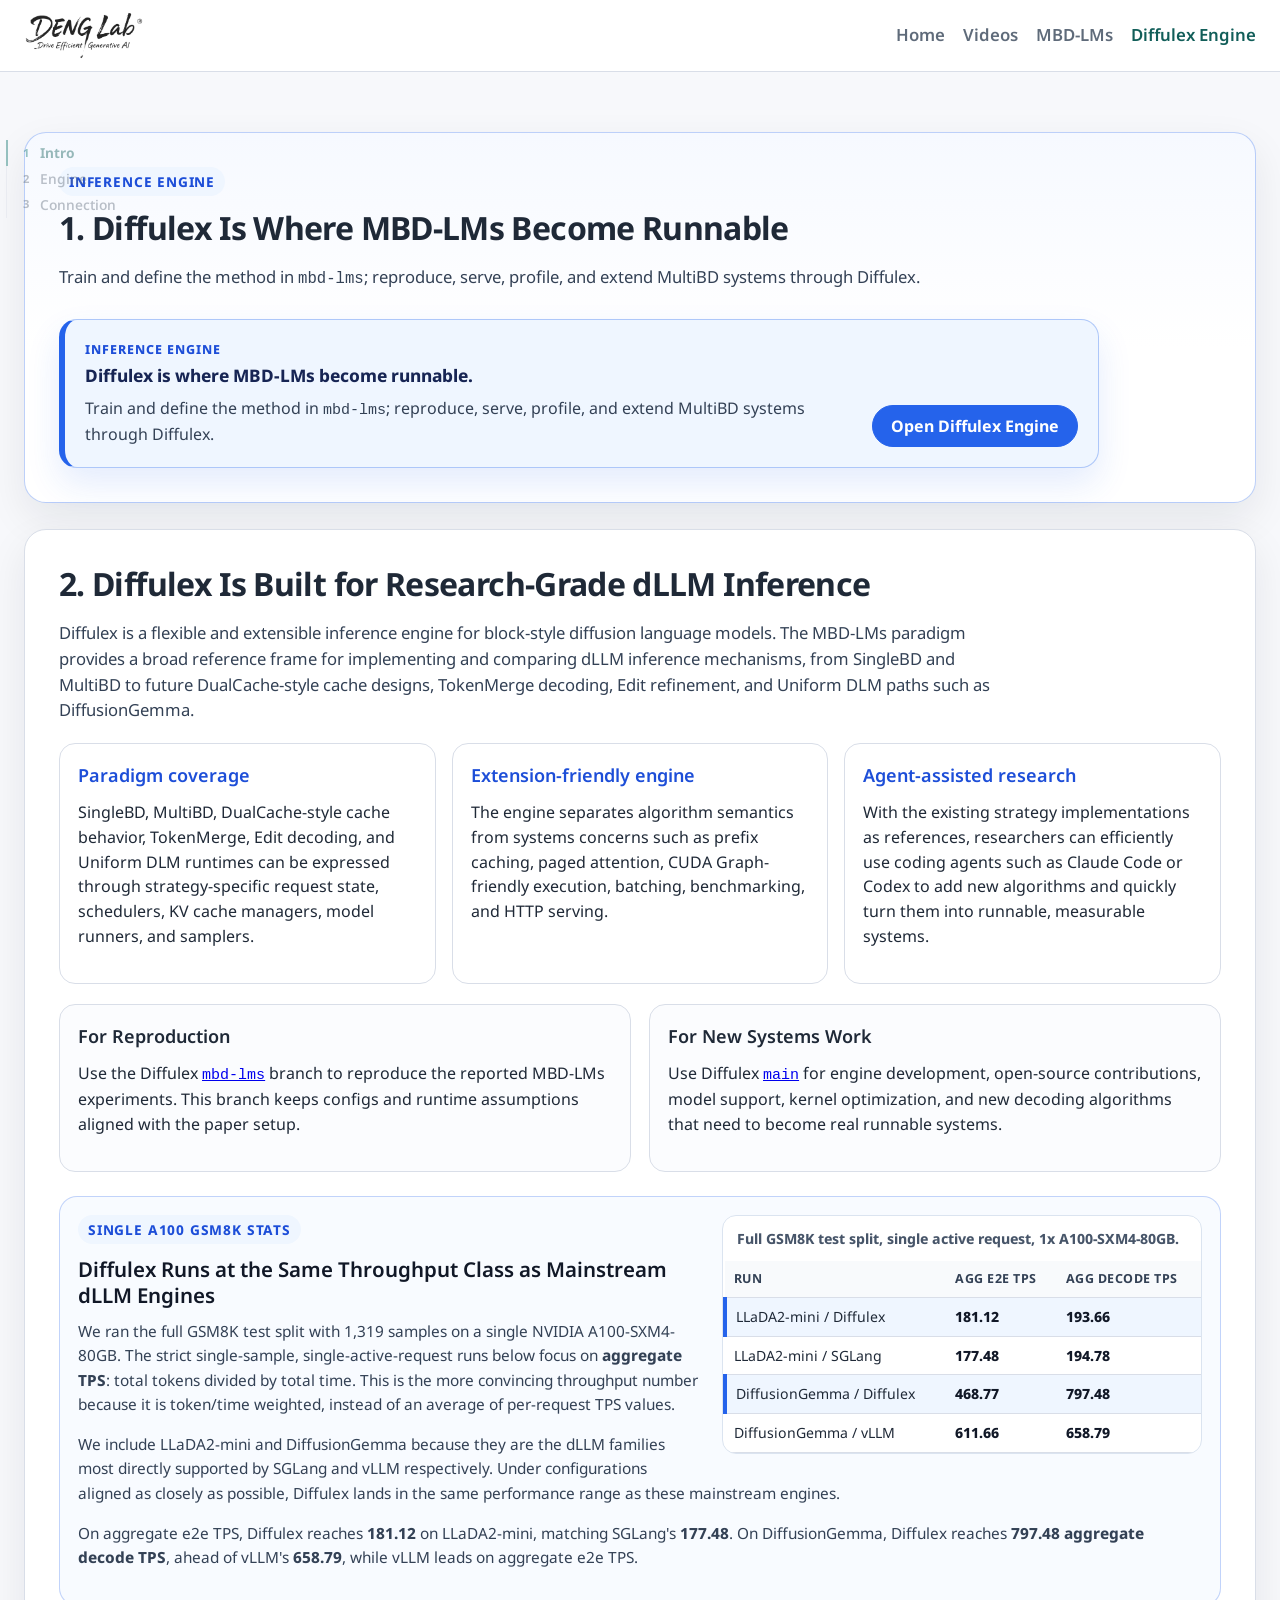
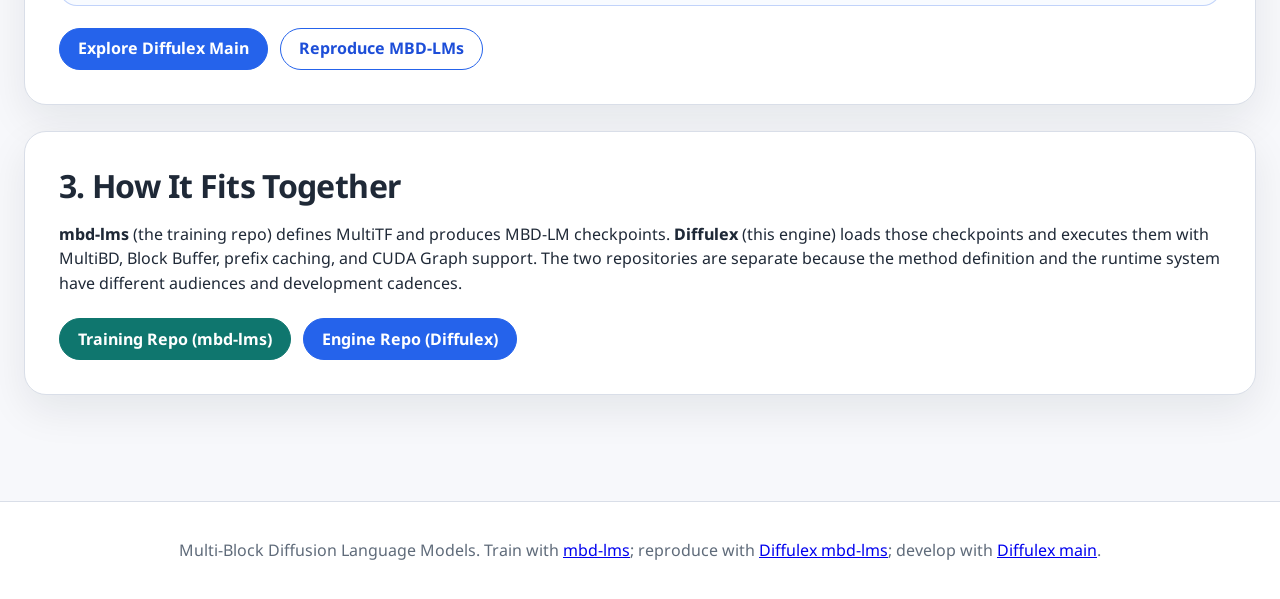
==== docs/diffulex.html @ 48e71bed "Restructure project page into multi-page site with improved typography Split the single-page index.h" ====
<!DOCTYPE html>
<html lang="en">
<head>
  <meta charset="utf-8">
  <meta name="viewport" content="width=device-width, initial-scale=1">
  <meta name="description" content="Diffulex — a runnable inference engine for block-style diffusion language models.">
  <title>Diffulex Engine — Multi-Block Diffusion Language Models</title>
  <link rel="preconnect" href="https://fonts.googleapis.com">
  <link rel="preconnect" href="https://fonts.gstatic.com" crossorigin>
  <link href="https://fonts.googleapis.com/css2?family=Noto+Sans:ital,wght@0,400;0,500;0,600;0,700;1,400&display=swap" rel="stylesheet">
  <link rel="stylesheet" href="style.css">
</head>
<body>
  <nav class="side-toc" aria-label="Table of contents">
    <ol>
      <li><a href="#intro"><span class="toc-num">1</span> Intro</a></li>
      <li><a href="#engine"><span class="toc-num">2</span> Engine</a></li>
      <li><a href="#connection"><span class="toc-num">3</span> Connection</a></li>
    </ol>
  </nav>
  <nav class="nav" aria-label="Site navigation">
    <div class="container">
      <a class="nav-logo" href="https://sjtu-deng-lab.github.io/" aria-label="DENG Lab website">
        <img src="assets/sjtu-deng-lab-logo.png" alt="DENG Lab">
      </a>
      <a href="index.html">Home</a>
      <a href="videos.html">Videos</a>
      <a href="mbd-lms.html">MBD-LMs</a>
      <a href="diffulex.html" class="is-current">Diffulex Engine</a>
    </div>
  </nav>

  <main class="container">
    <section id="intro" class="engine-section">
      <div class="engine-kicker">Inference Engine</div>
      <h2>1. Diffulex Is Where MBD-LMs Become Runnable</h2>
      <p class="engine-lede">Train and define the method in <code>mbd-lms</code>; reproduce, serve, profile, and extend MultiBD systems through Diffulex.</p>

      <div class="engine-banner">
        <div class="engine-banner-label">Inference Engine</div>
        <div class="engine-banner-main">
          <div class="engine-banner-copy">
            <strong>Diffulex is where MBD-LMs become runnable.</strong>
            <p>Train and define the method in <code>mbd-lms</code>; reproduce, serve, profile, and extend MultiBD systems through Diffulex.</p>
          </div>
          <div class="engine-banner-actions">
            <a class="button engine" href="https://github.com/SJTU-DENG-Lab/Diffulex/tree/main">Open Diffulex Engine</a>
          </div>
        </div>
      </div>
    </section>

    <section id="engine">
      <h2>2. Diffulex Is Built for Research-Grade dLLM Inference</h2>
      <p class="engine-lede">Diffulex is a flexible and extensible inference engine for block-style diffusion language models. The MBD-LMs paradigm provides a broad reference frame for implementing and comparing dLLM inference mechanisms, from SingleBD and MultiBD to future DualCache-style cache designs, TokenMerge decoding, Edit refinement, and Uniform DLM paths such as DiffusionGemma.</p>
      <div class="grid engine-grid">
        <div class="card engine-card">
          <h3>Paradigm coverage</h3>
          <p>SingleBD, MultiBD, DualCache-style cache behavior, TokenMerge, Edit decoding, and Uniform DLM runtimes can be expressed through strategy-specific request state, schedulers, KV cache managers, model runners, and samplers.</p>
        </div>
        <div class="card engine-card">
          <h3>Extension-friendly engine</h3>
          <p>The engine separates algorithm semantics from systems concerns such as prefix caching, paged attention, CUDA Graph-friendly execution, batching, benchmarking, and HTTP serving.</p>
        </div>
        <div class="card engine-card">
          <h3>Agent-assisted research</h3>
          <p>With the existing strategy implementations as references, researchers can efficiently use coding agents such as Claude Code or Codex to add new algorithms and quickly turn them into runnable, measurable systems.</p>
        </div>
      </div>
      <div class="engine-split">
        <div>
          <h3>For Reproduction</h3>
          <p>Use the Diffulex <a href="https://github.com/SJTU-DENG-Lab/Diffulex/tree/mbd-lms"><code>mbd-lms</code></a> branch to reproduce the reported MBD-LMs experiments. This branch keeps configs and runtime assumptions aligned with the paper setup.</p>
        </div>
        <div>
          <h3>For New Systems Work</h3>
          <p>Use Diffulex <a href="https://github.com/SJTU-DENG-Lab/Diffulex/tree/main"><code>main</code></a> for engine development, open-source contributions, model support, kernel optimization, and new decoding algorithms that need to become real runnable systems.</p>
        </div>
      </div>
      <div class="engine-proof">
        <div class="table-wrap engine-proof-table-wrap">
          <table class="engine-proof-table">
            <caption>Full GSM8K test split, single active request, 1x A100-SXM4-80GB.</caption>
            <thead>
              <tr>
                <th scope="col">Run</th>
                <th scope="col">Agg e2e TPS</th>
                <th scope="col">Agg decode TPS</th>
              </tr>
            </thead>
            <tbody>
              <tr class="diffulex-row">
                <td>LLaDA2-mini / Diffulex</td>
                <td>181.12</td>
                <td>193.66</td>
              </tr>
              <tr>
                <td>LLaDA2-mini / SGLang</td>
                <td>177.48</td>
                <td>194.78</td>
              </tr>
              <tr class="diffulex-row">
                <td>DiffusionGemma / Diffulex</td>
                <td>468.77</td>
                <td>797.48</td>
              </tr>
              <tr>
                <td>DiffusionGemma / vLLM</td>
                <td>611.66</td>
                <td>658.79</td>
              </tr>
            </tbody>
          </table>
        </div>
        <div class="engine-proof-copy">
          <div class="engine-kicker">Single A100 GSM8K Stats</div>
          <h3>Diffulex Runs at the Same Throughput Class as Mainstream dLLM Engines</h3>
          <p>We ran the full GSM8K test split with 1,319 samples on a single NVIDIA A100-SXM4-80GB. The strict single-sample, single-active-request runs below focus on <strong>aggregate TPS</strong>: total tokens divided by total time. This is the more convincing throughput number because it is token/time weighted, instead of an average of per-request TPS values.</p>
          <p>We include LLaDA2-mini and DiffusionGemma because they are the dLLM families most directly supported by SGLang and vLLM respectively. Under configurations aligned as closely as possible, Diffulex lands in the same performance range as these mainstream engines.</p>
          <p>On aggregate e2e TPS, Diffulex reaches <strong>181.12</strong> on LLaDA2-mini, matching SGLang's <strong>177.48</strong>. On DiffusionGemma, Diffulex reaches <strong>797.48 aggregate decode TPS</strong>, ahead of vLLM's <strong>658.79</strong>, while vLLM leads on aggregate e2e TPS.</p>
        </div>
      </div>
      <div class="engine-actions">
        <a class="button engine" href="https://github.com/SJTU-DENG-Lab/Diffulex/tree/main">Explore Diffulex Main</a>
        <a class="button engine secondary" href="https://github.com/SJTU-DENG-Lab/Diffulex/tree/mbd-lms">Reproduce MBD-LMs</a>
      </div>
    </section>

    <section id="connection">
      <h2>3. How It Fits Together</h2>
      <p><strong>mbd-lms</strong> (the training repo) defines MultiTF and produces MBD-LM checkpoints. <strong>Diffulex</strong> (this engine) loads those checkpoints and executes them with MultiBD, Block Buffer, prefix caching, and CUDA Graph support. The two repositories are separate because the method definition and the runtime system have different audiences and development cadences.</p>
      <div class="engine-actions">
        <a class="button" href="https://github.com/SJTU-DENG-Lab/mbd-lms">Training Repo (mbd-lms)</a>
        <a class="button engine" href="https://github.com/SJTU-DENG-Lab/Diffulex/tree/main">Engine Repo (Diffulex)</a>
      </div>
    </section>
  </main>

  <footer>
    <div class="container">
      Multi-Block Diffusion Language Models. Train with <a href="https://github.com/SJTU-DENG-Lab/mbd-lms">mbd-lms</a>; reproduce with <a href="https://github.com/SJTU-DENG-Lab/Diffulex/tree/mbd-lms">Diffulex mbd-lms</a>; develop with <a href="https://github.com/SJTU-DENG-Lab/Diffulex/tree/main">Diffulex main</a>.
    </div>
  </footer>
  <script>
    (() => {
      const tocLinks = document.querySelectorAll(".side-toc a");
      const sections = [...tocLinks].map((a) => document.querySelector(a.getAttribute("href")));

      const observer = new IntersectionObserver(
        (entries) => {
          entries.forEach((entry) => {
            const id = entry.target.getAttribute("id");
            const link = document.querySelector(`.side-toc a[href="#${id}"]`);
            if (link) link.classList.toggle("is-visible", entry.isIntersecting);
          });
        },
        { rootMargin: "-20% 0px -70% 0px", threshold: 0 }
      );

      sections.forEach((s) => s && observer.observe(s));
    })();
  </script>
</body>
</html>
---- docs/style.css ----
/* Static project page for Multi-Block Diffusion Language Models. */
:root {
  --bg: #f7f8fb;
  --panel: #ffffff;
  --text: #1f2937;
  --muted: #5f6b7a;
  --line: #d9dee8;
  --accent: #0f766e;
  --accent-dark: #115e59;
  --soft: #e8f5f3;
  --engine: #2563eb;
  --engine-dark: #1d4ed8;
  --engine-soft: #eff6ff;
  --code: #f3f4f6;
  --shadow: 0 16px 40px rgba(15, 23, 42, 0.08);
}

* {
  box-sizing: border-box;
}

html {
  scroll-behavior: smooth;
}

body {
  margin: 0;
  font-family: "Noto Sans", ui-sans-serif, system-ui, -apple-system, BlinkMacSystemFont, "Segoe UI", sans-serif;
  color: var(--text);
  background: var(--bg);
  line-height: 1.55;
  -webkit-font-smoothing: antialiased;
  -moz-osx-font-smoothing: grayscale;
}

body.modal-open {
  overflow: hidden;
}

.container {
  width: min(1280px, calc(100% - 48px));
  margin: 0 auto;
}

.hero {
  padding: 56px 0 48px;
  background:
    radial-gradient(circle at top left, rgba(15, 118, 110, 0.13), transparent 35%),
    linear-gradient(180deg, #ffffff 0%, #f7f8fb 100%);
  border-bottom: 1px solid var(--line);
}

.hero .container {
  display: flex;
  flex-direction: column;
  align-items: center;
  text-align: center;
}

h1 {
  margin: 0;
  max-width: 100%;
  font-family: system-ui, -apple-system, BlinkMacSystemFont, "Segoe UI", sans-serif;
  font-size: clamp(2rem, 4.4vw, 3rem);
  font-weight: 700;
  line-height: 1.15;
  letter-spacing: -0.03em;
}

.subtitle {
  margin: 18px auto 0;
  max-width: 1040px;
  font-size: 1.125rem;
  line-height: 1.6;
  color: var(--muted);
}

.authors {
  margin: 22px 0 0;
  font-weight: 650;
}
.authors sup {
  font-size: 0.7rem;
  font-weight: 600;
  color: var(--muted);
}
.author-link {
  color: var(--engine-dark);
  text-decoration: none;
}
.author-link:hover {
  text-decoration: underline;
}

.affiliations {
  margin-top: 4px;
  color: var(--muted);
}

.author-note {
  margin: 0;
  font-size: 1rem;
  color: var(--muted);
  opacity: 0.72;
}
.author-note sup {
  font-size: 0.7rem;
  margin-right: 2px;
}

.hero-links {
  margin: 4px 0 0;
  color: var(--muted);
  font-size: 0.94rem;
}
.hero-links a {
  color: var(--accent-dark);
  text-decoration: none;
  font-weight: 650;
  transition: color 160ms ease;
}
.hero-links a:hover {
  color: var(--accent-dark);
  text-decoration: underline;
}
.hero-links span {
  margin: 0 6px;
  user-select: none;
}

.hero-metrics {
  display: grid;
  grid-template-columns: repeat(3, minmax(0, 1fr));
  gap: 12px;
  width: 100%;
  margin-top: 28px;
  max-width: 1120px;
  text-align: left;
}

.hero-metrics div {
  min-height: 124px;
  padding: 16px;
  border: 1px solid rgba(15, 118, 110, 0.2);
  border-radius: 16px;
  background: rgba(255, 255, 255, 0.76);
  box-shadow: 0 10px 28px rgba(15, 23, 42, 0.06);
}

.hero-metrics span {
  display: block;
  color: var(--accent-dark);
  font-size: 0.78rem;
  font-weight: 800;
  letter-spacing: 0.07em;
  text-transform: uppercase;
}

.hero-metrics strong {
  display: block;
  margin-top: 8px;
  color: #111827;
  font-size: clamp(1.05rem, 2vw, 1.35rem);
  line-height: 1.25;
}

.hero-metrics p {
  margin: 8px 0 0;
  color: var(--muted);
  font-size: 0.92rem;
  line-height: 1.4;
}

.actions {
  display: flex;
  flex-wrap: wrap;
  gap: 12px;
  justify-content: center;
  margin-top: 28px;
}

.button {
  display: inline-flex;
  align-items: center;
  justify-content: center;
  min-height: 42px;
  padding: 0 18px;
  border-radius: 999px;
  border: 1px solid var(--accent);
  background: var(--accent);
  color: white;
  font: inherit;
  text-decoration: none;
  font-weight: 700;
  cursor: pointer;
}

.button.secondary {
  background: white;
  color: var(--accent-dark);
}

.button.engine {
  border-color: var(--engine);
  background: var(--engine);
  color: white;
}

.button.engine.secondary {
  background: white;
  color: var(--engine-dark);
}

.button.engine-engraved {
  border-color: rgba(37, 99, 235, 0.42);
  background: #eff6ff;
  color: var(--engine-dark);
  box-shadow:
    inset 0 2px 5px rgba(37, 99, 235, 0.14),
    inset 0 -1px 0 rgba(255, 255, 255, 0.95);
}

.button.engine-engraved:hover {
  border-color: rgba(37, 99, 235, 0.62);
  background: #dbeafe;
}

.button.paper,
.button.paper:visited {
  border-color: #b91c1c;
  background: white;
  color: #b91c1c;
}

.button.paper:hover {
  border-color: #991b1b;
  background: #fff1f2;
}

.button.hf,
.button.hf:visited {
  border-color: #d97706;
  background: #fffbeb;
  color: #92400e;
}

.button.hf:hover {
  border-color: #b45309;
  background: #fef3c7;
}

.button.disabled {
  border-color: var(--line);
  background: #eef1f5;
  color: #667085;
  cursor: not-allowed;
}

.button.video-action {
  border-color: #111827;
  background: #111827;
  color: white;
}

.button.video-action:hover {
  border-color: #0f172a;
  background: #0f172a;
}

.engine-banner {
  max-width: 1040px;
  margin-top: 28px;
  padding: 20px;
  border: 1px solid rgba(37, 99, 235, 0.32);
  border-left: 6px solid var(--engine);
  border-radius: 18px;
  background: var(--engine-soft);
  box-shadow: 0 16px 34px rgba(37, 99, 235, 0.12);
  text-align: left;
}

.engine-banner-main {
  display: flex;
  gap: 18px;
  align-items: flex-end;
  justify-content: space-between;
}

.engine-banner-copy {
  min-width: 0;
}

.engine-banner strong {
  display: block;
  color: #172554;
  font-size: 1.08rem;
}

.engine-banner p {
  margin: 6px 0 0;
  color: #334155;
}

.engine-banner-label {
  margin-bottom: 4px;
  color: var(--engine-dark);
  font-size: 0.78rem;
  font-weight: 800;
  letter-spacing: 0.08em;
  text-transform: uppercase;
}

.engine-banner-actions {
  display: flex;
  flex: 0 0 auto;
  align-items: center;
}

.engine-banner-actions .button {
  white-space: nowrap;
}

.nav {
  position: sticky;
  top: 0;
  z-index: 80;
  background: rgba(255, 255, 255, 0.95);
  backdrop-filter: blur(10px);
  border-bottom: 1px solid var(--line);
}

.nav .container {
  display: flex;
  flex-wrap: nowrap;
  gap: 18px;
  align-items: center;
  overflow-x: auto;
  padding: 11px 0;
  scrollbar-width: thin;
}

.nav a {
  flex: 0 0 auto;
  color: var(--muted);
  text-decoration: none;
  font-size: 1.05rem;
  font-weight: 600;
  white-space: nowrap;
}

.nav-logo {
  display: inline-flex;
  align-items: center;
  width: 120px;
  margin-right: auto;
  opacity: 0.86;
}

.nav-logo:hover {
  opacity: 1;
}

.nav-logo img {
  display: block;
  width: 100%;
  height: auto;
}

.nav a:hover {
  color: var(--accent-dark);
}

.nav a.is-current {
  color: var(--accent-dark);
}

.definition-summary {
  margin: 24px 0;
  padding: 0;
  overflow: hidden;
  border: 2px solid #d7dee9;
  border-radius: 18px;
  background: #ffffff;
  box-shadow: 0 14px 34px rgba(15, 23, 42, 0.08);
}

.definition-summary-head {
  display: block;
  padding: 18px 20px;
  border-bottom: 1px solid var(--line);
  background: linear-gradient(90deg, #f8fffd 0%, #f8fbff 100%);
}

.definition-summary-head span {
  display: inline-flex;
  margin-bottom: 8px;
  padding: 3px 9px;
  border-radius: 999px;
  background: #ffffff;
  border: 1px solid rgba(15, 118, 110, 0.22);
  color: var(--accent-dark);
  font-size: 0.78rem;
  font-weight: 800;
  letter-spacing: 0.08em;
  text-transform: uppercase;
}

.definition-summary-head strong {
  display: block;
  color: #111827;
  font-size: 1.08rem;
  line-height: 1.42;
}

.definition-grid {
  display: grid;
  grid-template-columns: repeat(2, minmax(0, 1fr));
  gap: 0;
}

.definition-card {
  padding: 18px 20px;
  border: 0;
  border-radius: 0;
  background: #ffffff;
}

.definition-card p {
  margin: 10px 0 0;
  color: #334155;
  font-size: 0.95rem;
  line-height: 1.58;
}

.definition-card-label {
  display: inline-flex;
  padding: 3px 9px;
  border-radius: 999px;
  font-size: 0.78rem;
  font-weight: 800;
  letter-spacing: 0.07em;
  text-transform: uppercase;
}

.model-definition {
  border-left: 5px solid var(--accent);
  border-right: 1px solid var(--line);
  background: #f8fffd;
}

.model-definition .definition-card-label {
  background: var(--soft);
  color: var(--accent-dark);
}

.inference-definition {
  border-left: 5px solid var(--engine);
  background: #f8fbff;
}

.inference-definition .definition-card-label {
  background: var(--engine-soft);
  color: var(--engine-dark);
}

main {
  padding: 34px 0 80px;
}

section {
  margin: 26px 0;
  padding: 34px;
  background: var(--panel);
  border: 1px solid var(--line);
  border-radius: 22px;
  box-shadow: var(--shadow);
}

section.compact {
  box-shadow: none;
}

h2 {
  margin: 0 0 16px;
  font-size: clamp(1.5rem, 2.6vw, 2rem);
  font-weight: 700;
  line-height: 1.25;
  letter-spacing: -0.02em;
}

h3 {
  margin: 24px 0 10px;
  font-size: 1.125rem;
  font-weight: 600;
}

p {
  margin: 0 0 16px;
}

ul, ol {
  padding-left: 1.4rem;
}

li {
  margin: 8px 0;
}

strong {
  font-weight: 750;
}

.note {
  padding: 18px 20px;
  border-left: 5px solid var(--accent);
  background: var(--soft);
  border-radius: 14px;
  color: #134e4a;
}

.figure {
  margin: 26px 0 6px;
  text-align: center;
}

.figure img {
  max-width: 100%;
  height: auto;
  border-radius: 14px;
  border: 1px solid var(--line);
  background: white;
}

.figure.noborder img {
  border: none;
  border-radius: 0;
}

.figure-narrow {
  width: 72%;
}

figcaption {
  margin-top: 10px;
  color: var(--muted);
  font-size: 0.95rem;
  line-height: 1.55;
}

.grid {
  display: grid;
  grid-template-columns: repeat(3, minmax(0, 1fr));
  gap: 16px;
  margin-top: 18px;
}

.card {
  border: 1px solid var(--line);
  border-radius: 16px;
  padding: 18px;
  background: #fbfcfe;
}

.card h3 {
  margin-top: 0;
}

.video-section {
  border-color: rgba(17, 24, 39, 0.22);
  background:
    linear-gradient(180deg, #ffffff 0%, #f8fafc 100%),
    var(--panel);
}

.video-kicker {
  background: #f1f5f9;
  color: #111827;
}

.video-section-head {
  display: grid;
  grid-template-columns: minmax(0, 1fr) auto;
  gap: 20px;
  align-items: end;
  margin-bottom: 22px;
}

.video-section-head h2 {
  margin-bottom: 10px;
}

.video-section-head .button {
  white-space: nowrap;
}

.video-head-actions {
  display: flex;
  flex-wrap: wrap;
  gap: 10px;
  justify-content: flex-end;
}

.video-feature {
  display: grid;
  grid-template-columns: minmax(0, 1.35fr) minmax(260px, 0.65fr);
  gap: 0;
  overflow: hidden;
  border: 1px solid #cbd5e1;
  border-radius: 18px;
  background: #0f172a;
  box-shadow: 0 22px 46px rgba(15, 23, 42, 0.16);
}

.video-player {
  min-width: 0;
  background: #020617;
}

.video-player video,
.video-card video {
  display: block;
  width: 100%;
  aspect-ratio: 16 / 9;
  background: #020617;
  object-fit: contain;
}

.video-card video {
  pointer-events: none;
}

.video-feature-copy {
  display: flex;
  flex-direction: column;
  justify-content: center;
  gap: 12px;
  padding: 24px;
  color: white;
}

.video-feature-copy span {
  color: #93c5fd;
  font-size: 0.78rem;
  font-weight: 850;
  letter-spacing: 0.08em;
  text-transform: uppercase;
}

.video-feature-copy h3 {
  margin: 0;
  color: white;
  font-size: 1.5rem;
  line-height: 1.2;
}

.video-feature-copy p {
  margin: 0;
  color: #cbd5e1;
  line-height: 1.58;
}

.video-feature-copy .video-note {
  padding: 12px 14px;
  border: 1px solid rgba(147, 197, 253, 0.24);
  border-radius: 12px;
  background: rgba(15, 23, 42, 0.68);
  color: #dbeafe;
  font-size: 0.94rem;
}

.video-note strong {
  color: white;
}

.video-feature-copy .button.secondary {
  align-self: flex-start;
  margin-top: 4px;
  border-color: #93c5fd;
  background: transparent;
  color: white;
}

.video-feature-copy .button.secondary:hover {
  background: rgba(147, 197, 253, 0.12);
}

.engine-proof {
  margin-top: 24px;
  padding: 18px;
  border: 1px solid rgba(37, 99, 235, 0.26);
  border-radius: 18px;
  background: #f8fbff;
  overflow: auto;
}

.engine-proof-copy h3 {
  margin: 0 0 12px;
  color: #111827;
  font-size: 1.28rem;
  line-height: 1.28;
}

.engine-proof-copy p {
  color: #334155;
  font-size: 0.96rem;
  line-height: 1.58;
}

.engine-proof-table-wrap {
  float: right;
  width: min(480px, 48%);
  margin: 0 0 12px 20px;
  border: 1px solid #dbe4f0;
  border-radius: 14px;
  background: white;
}

.engine-proof-table {
  min-width: 0;
  margin-top: 0;
  font-size: 0.88rem;
}

.engine-proof-table caption {
  padding: 12px 14px;
  color: #475569;
  text-align: left;
  font-weight: 750;
}

.engine-proof-table th,
.engine-proof-table td {
  padding: 8px 9px;
  vertical-align: top;
}

.engine-proof-table th {
  color: #334155;
  font-size: 0.78rem;
  letter-spacing: 0.04em;
  text-transform: uppercase;
}

.engine-proof-table td:nth-child(2),
.engine-proof-table td:nth-child(3) {
  color: #111827;
  font-weight: 800;
}

.engine-proof-table .diffulex-row td {
  background: #eff6ff;
}

.engine-proof-table .diffulex-row td:first-child {
  border-left: 4px solid var(--engine);
}

.video-group {
  margin-top: 26px;
}

.video-group-head {
  display: flex;
  align-items: baseline;
  justify-content: space-between;
  gap: 18px;
  margin-bottom: 12px;
}

.video-group-head h3 {
  margin: 0;
}

.video-group-head p {
  margin: 0;
  color: var(--muted);
  font-size: 0.95rem;
}

.video-grid {
  display: grid;
  grid-template-columns: repeat(4, minmax(0, 1fr));
  gap: 14px;
}

.video-grid.three-up {
  grid-template-columns: repeat(3, minmax(0, 1fr));
}

.video-card {
  overflow: hidden;
  padding: 0;
  border: 1px solid var(--line);
  border-radius: 16px;
  background: white;
  box-shadow: 0 12px 26px rgba(15, 23, 42, 0.07);
  color: inherit;
  font: inherit;
  text-align: left;
  cursor: pointer;
  transition: border-color 180ms ease, box-shadow 180ms ease, transform 180ms ease;
}

.video-card:hover,
.video-card:focus-visible {
  border-color: rgba(37, 99, 235, 0.45);
  box-shadow: 0 18px 36px rgba(37, 99, 235, 0.14);
  outline: none;
  transform: translateY(-2px);
}

.video-card-copy {
  display: flex;
  align-items: center;
  justify-content: space-between;
  gap: 12px;
  padding: 12px 14px;
}

.video-card-title {
  margin: 0;
  color: #111827;
  font-size: 0.98rem;
  font-weight: 750;
  line-height: 1.25;
}

.video-card-copy > span:not(.video-card-title) {
  flex: 0 0 auto;
  color: var(--engine-dark);
  font-size: 0.9rem;
  font-weight: 750;
}

.contribution-section {
  border-color: rgba(15, 118, 110, 0.26);
  background:
    linear-gradient(180deg, #ffffff 0%, #f8fffd 100%),
    var(--panel);
}

.contribution-grid {
  display: grid;
  grid-template-columns: repeat(4, minmax(0, 1fr));
  gap: 14px;
  margin-top: 22px;
}

.contribution-card {
  position: relative;
  min-height: 260px;
  padding: 18px;
  border: 1px solid var(--line);
  border-radius: 16px;
  background: white;
  overflow: hidden;
}

.contribution-card::before {
  content: "";
  position: absolute;
  inset: 0 0 auto;
  height: 4px;
  background: linear-gradient(90deg, var(--accent), var(--engine));
}

.contribution-index {
  color: #94a3b8;
  font-size: 0.82rem;
  font-weight: 850;
  letter-spacing: 0.08em;
}

.contribution-card h3 {
  margin: 20px 0 10px;
  color: #111827;
}

.contribution-card p {
  margin: 0;
  color: #475569;
  font-size: 0.95rem;
  line-height: 1.58;
}

.training-section {
  border-color: rgba(15, 118, 110, 0.28);
  background:
    linear-gradient(180deg, #f8fffd 0%, #ffffff 58%),
    var(--panel);
}

.engine-section {
  border-color: rgba(37, 99, 235, 0.3);
  background:
    linear-gradient(180deg, #f6f9ff 0%, #ffffff 58%),
    var(--panel);
}

.section-kicker,
.engine-kicker {
  display: inline-flex;
  margin-bottom: 12px;
  padding: 4px 10px;
  border-radius: 999px;
  background: var(--soft);
  color: var(--accent-dark);
  font-size: 0.85rem;
  font-weight: 750;
  text-transform: uppercase;
  letter-spacing: 0.06em;
}

.engine-kicker {
  background: var(--engine-soft);
  color: var(--engine-dark);
}

.section-lede,
.engine-lede {
  max-width: 940px;
  font-size: 1.04rem;
  color: #334155;
}

.repo-flow,
.engine-split {
  display: grid;
  grid-template-columns: repeat(2, minmax(0, 1fr));
  gap: 18px;
  margin-top: 20px;
}

.repo-flow > div,
.engine-split > div {
  border: 1px solid var(--line);
  border-radius: 16px;
  padding: 18px;
  background: #fbfcfe;
}

.repo-flow h3,
.engine-split h3 {
  margin-top: 0;
}

.repo-flow .engine-target {
  border-color: rgba(37, 99, 235, 0.28);
  background: #f8fbff;
}

.repo-flow .engine-target h3 {
  color: var(--engine-dark);
}

.repo-flow .button {
  margin-top: 4px;
}

.engine-grid {
  margin: 20px 0 8px;
}

.engine-card {
  background: white;
}

.engine-card h3,
.engine-section a {
  color: var(--engine-dark);
}

.engine-actions {
  display: flex;
  flex-wrap: wrap;
  gap: 12px;
  margin-top: 22px;
}

.demo-section {
  border-color: rgba(79, 70, 229, 0.24);
  background:
    linear-gradient(180deg, #f8fbff 0%, #ffffff 58%),
    var(--panel);
}

.demo-kicker {
  background: #eef2ff;
  color: #3730a3;
}

.decode-demo {
  margin-top: 22px;
  border: 1px solid var(--line);
  border-radius: 18px;
  background: #ffffff;
  overflow: hidden;
}

.demo-topbar {
  display: grid;
  grid-template-columns: minmax(0, 1fr) auto;
  gap: 18px;
  align-items: center;
  padding: 20px;
  border-bottom: 1px solid var(--line);
  background: linear-gradient(90deg, #f8fffd 0%, #f8fbff 100%);
}

.demo-topbar h3 {
  margin: 4px 0 4px;
  color: #111827;
  font-size: 1.18rem;
}

.demo-topbar p {
  margin: 0;
  color: #475569;
}

.demo-step-label {
  color: #3730a3;
  font-size: 0.78rem;
  font-weight: 800;
  letter-spacing: 0.08em;
  text-transform: uppercase;
}

.demo-controls {
  display: flex;
  flex-wrap: wrap;
  gap: 8px;
  justify-content: flex-end;
}

.demo-controls button {
  min-width: 92px;
  min-height: 38px;
  padding: 0 14px;
  border: 1px solid #c7d2fe;
  border-radius: 999px;
  background: #ffffff;
  color: #3730a3;
  font: inherit;
  font-size: 0.92rem;
  font-weight: 750;
  cursor: pointer;
}

.demo-controls button:hover:not(:disabled) {
  border-color: #4f46e5;
  background: #eef2ff;
}

.demo-controls button:disabled {
  color: #94a3b8;
  cursor: not-allowed;
}

.demo-stage {
  display: grid;
  grid-template-columns: repeat(2, minmax(0, 1fr));
  gap: 0;
}

.decode-panel {
  padding: 20px;
  min-width: 0;
}

.single-panel {
  border-right: 1px solid var(--line);
}

.decode-panel-head {
  display: flex;
  flex-wrap: wrap;
  gap: 10px 12px;
  align-items: center;
  justify-content: space-between;
  min-height: 36px;
}

.decode-panel-head strong {
  color: #111827;
}

.panel-tag {
  display: inline-flex;
  padding: 4px 10px;
  border-radius: 999px;
  font-size: 0.78rem;
  font-weight: 850;
  letter-spacing: 0.06em;
  text-transform: uppercase;
}

.single-tag {
  background: #f1f5f9;
  color: #334155;
}

.multi-tag {
  background: var(--engine-soft);
  color: var(--engine-dark);
}

.panel-summary {
  display: grid;
  grid-template-columns: repeat(3, minmax(0, 1fr));
  gap: 10px;
  margin: 16px 0;
}

.panel-summary div {
  min-height: 76px;
  padding: 12px;
  border: 1px solid var(--line);
  border-radius: 12px;
  background: #f8fafc;
}

.panel-summary span {
  display: block;
  margin-bottom: 5px;
  color: #64748b;
  font-size: 0.78rem;
  font-weight: 800;
  letter-spacing: 0.06em;
  text-transform: uppercase;
}

.panel-summary strong {
  display: block;
  color: #1f2937;
  font-size: 0.95rem;
  line-height: 1.35;
}

.block-track {
  display: grid;
  grid-template-columns: 0.72fr repeat(4, minmax(0, 1fr));
  gap: 10px;
}

.decode-block {
  position: relative;
  min-height: 112px;
  padding: 12px;
  border: 1px solid var(--line);
  border-radius: 14px;
  background: #f8fafc;
  overflow: hidden;
  transition: border-color 180ms ease, box-shadow 180ms ease, transform 180ms ease, background 180ms ease;
}

.decode-block::after {
  content: "";
  position: absolute;
  inset: 0;
  border-radius: inherit;
  pointer-events: none;
  box-shadow: inset 0 0 0 1px rgba(255, 255, 255, 0.5);
}

.block-name,
.block-status {
  position: relative;
  z-index: 2;
  display: block;
}

.block-name {
  color: #0f172a;
  font-weight: 850;
}

.block-status {
  margin-top: 6px;
  color: #475569;
  font-size: 0.9rem;
  line-height: 1.35;
}

.block-fill {
  position: absolute;
  left: 0;
  bottom: 0;
  width: var(--fill, 0%);
  height: 8px;
  background: currentColor;
  opacity: 0.72;
  transition: width 220ms ease;
}

.state-prefix {
  color: #0f766e;
  border-color: rgba(15, 118, 110, 0.28);
  background: #ecfdf5;
}

.state-active {
  color: #2563eb;
  border-color: rgba(37, 99, 235, 0.34);
  background: #eff6ff;
  box-shadow: 0 10px 22px rgba(37, 99, 235, 0.12);
  transform: translateY(-2px);
}

.state-ready {
  color: #15803d;
  border-color: rgba(22, 163, 74, 0.34);
  background: #f0fdf4;
}

.state-store {
  color: #b45309;
  border-color: rgba(217, 119, 6, 0.36);
  background:
    linear-gradient(135deg, #fffbeb 0%, #fffbeb 48%, #eff6ff 48%, #eff6ff 100%);
  box-shadow: 0 10px 22px rgba(217, 119, 6, 0.1);
}

.state-bubble {
  color: #be123c;
  border-color: rgba(225, 29, 72, 0.34);
  background: repeating-linear-gradient(
    135deg,
    #fff1f2 0,
    #fff1f2 10px,
    #ffe4e6 10px,
    #ffe4e6 20px
  );
  box-shadow: 0 10px 22px rgba(225, 29, 72, 0.12);
}

.state-waiting,
.state-future {
  color: #64748b;
  border-color: #e2e8f0;
  background: #f8fafc;
}

.state-future {
  opacity: 0.68;
}

.state-dummy {
  color: #7c3aed;
  border-color: rgba(124, 58, 237, 0.28);
  background: repeating-linear-gradient(
    135deg,
    #f5f3ff 0,
    #f5f3ff 10px,
    #ede9fe 10px,
    #ede9fe 20px
  );
}

.timeline {
  display: grid;
  grid-template-columns: repeat(5, minmax(0, 1fr));
  gap: 8px;
  margin-top: 14px;
}

.timeline-step {
  display: flex;
  align-items: center;
  justify-content: center;
  min-height: 48px;
  padding: 8px;
  border: 1px solid var(--line);
  border-radius: 12px;
  background: #f8fafc;
  color: #64748b;
  font-size: 0.78rem;
  font-weight: 800;
  line-height: 1.25;
  text-align: center;
}

.timeline-step.is-done {
  border-color: rgba(15, 118, 110, 0.22);
  background: #ecfdf5;
  color: #0f766e;
}

.timeline-step.is-active {
  border-color: #4f46e5;
  background: #eef2ff;
  color: #3730a3;
  box-shadow: 0 8px 18px rgba(79, 70, 229, 0.14);
}

.timeline-step.bubble-step.is-active {
  border-color: rgba(225, 29, 72, 0.4);
  background: #fff1f2;
  color: #be123c;
}

.timeline-step.overlap-step.is-active {
  border-color: rgba(37, 99, 235, 0.4);
  background: #eff6ff;
  color: var(--engine-dark);
}

.panel-note {
  min-height: 54px;
  margin: 14px 0 0;
  padding: 12px 14px;
  border-radius: 12px;
  background: #f8fafc;
  color: #334155;
  font-size: 0.95rem;
  line-height: 1.45;
}

.demo-takeaway {
  padding: 16px 20px;
  border-top: 1px solid var(--line);
  background: #f8fbff;
  color: #172554;
  font-weight: 750;
}

pre {
  overflow-x: auto;
  padding: 16px;
  border-radius: 14px;
  background: var(--code);
  border: 1px solid var(--line);
  line-height: 1.5;
}

code {
  font-family: ui-monospace, SFMono-Regular, Menlo, Monaco, Consolas, "Liberation Mono", monospace;
  font-size: 0.94em;
}

.table-wrap {
  overflow-x: auto;
}

table {
  width: 100%;
  border-collapse: collapse;
  margin-top: 12px;
}

th, td {
  border-bottom: 1px solid var(--line);
  padding: 10px 12px;
  text-align: left;
}

th {
  background: #f8fafc;
}

.result-highlights,
.throughput-strip {
  display: grid;
  grid-template-columns: repeat(3, minmax(0, 1fr));
  gap: 14px;
  margin: 22px 0;
}

.result-highlight,
.throughput-strip div {
  padding: 16px;
  border: 1px solid var(--line);
  border-radius: 16px;
  background: #fbfcfe;
}

.result-highlight.is-primary {
  border-color: rgba(15, 118, 110, 0.35);
  background: #f0fdfa;
}

.result-highlight span,
.throughput-strip span {
  display: block;
  color: #64748b;
  font-size: 0.78rem;
  font-weight: 850;
  letter-spacing: 0.07em;
  text-transform: uppercase;
}

.result-highlight strong,
.throughput-strip strong {
  display: block;
  margin-top: 8px;
  color: #111827;
  font-size: 1.12rem;
  line-height: 1.35;
}

.result-highlight p {
  margin: 8px 0 0;
  color: #475569;
  font-size: 0.94rem;
  line-height: 1.5;
}

.result-table-wrap {
  margin: 20px 0 24px;
  border: 1px solid var(--line);
  border-radius: 16px;
  background: white;
}

.result-table {
  margin-top: 0;
  min-width: 760px;
}

.result-table caption {
  padding: 14px 16px;
  color: #475569;
  text-align: left;
  font-size: 0.95rem;
  font-weight: 700;
}

.result-table th,
.result-table td {
  vertical-align: top;
}

.result-table tr.is-best td {
  background: #f0fdfa;
}

.result-table tr.is-best td:first-child {
  border-left: 4px solid var(--accent);
  font-weight: 750;
}

.paper-table-wrap {
  margin: 22px 0 26px;
  border: 1px solid var(--line);
  border-radius: 16px;
  background: white;
}

.paper-table {
  min-width: 980px;
  margin-top: 0;
  font-size: 0.9rem;
  line-height: 1.35;
}

.paper-table caption {
  padding: 14px 16px;
  color: #475569;
  text-align: left;
  font-size: 0.95rem;
  line-height: 1.45;
}

.paper-table th,
.paper-table td {
  padding: 8px 10px;
  vertical-align: middle;
  white-space: nowrap;
}

.paper-table thead th {
  color: #111827;
  text-align: center;
  font-weight: 850;
}

.paper-table tbody td:not(:first-child) {
  text-align: right;
  font-variant-numeric: tabular-nums;
}

.paper-table tbody td:first-child {
  color: #111827;
  font-weight: 650;
}

.paper-group-row th {
  padding: 12px 10px 7px;
  border-top: 2px solid #111827;
  background: white;
  color: #111827;
  text-align: left;
  font-size: 1rem;
  font-style: italic;
}

.paper-group-row span {
  color: #475569;
  font-weight: 600;
}

.paper-table .training-free-row td {
  background: #eef9ef;
}

.paper-table .mbd-row td {
  background: #eaf3ff;
}

.paper-table .mbd-row td:first-child {
  border-left: 4px solid var(--engine);
  font-weight: 850;
}

.main-results-table {
  min-width: 1260px;
}

.throughput-table {
  min-width: 1120px;
}

.table-stack {
  margin: 22px 0 26px;
}

.table-stack > .paper-table-wrap {
  margin: 0;
}

.ablation-split {
  display: grid;
  grid-template-columns: repeat(2, minmax(0, 1fr));
  gap: 18px;
  margin-top: 18px;
}

.ablation-split .paper-table-wrap {
  margin: 0;
}

.ablation-split .paper-table {
  min-width: 0;
}

.transfer-table {
  min-width: 860px;
}

.ablation-table {
  min-width: 500px;
}

.citation-box {
  overflow: hidden;
  border: 1px solid var(--line);
  border-radius: 16px;
  background: #111827;
}

.citation-box-head {
  display: flex;
  align-items: center;
  justify-content: space-between;
  gap: 12px;
  padding: 12px 14px;
  border-bottom: 1px solid #374151;
  color: #e5e7eb;
}

.citation-box-head span {
  font-size: 0.82rem;
  font-weight: 850;
  letter-spacing: 0.08em;
  text-transform: uppercase;
}

.citation-box button {
  min-height: 32px;
  padding: 0 12px;
  border: 1px solid #4b5563;
  border-radius: 999px;
  background: #1f2937;
  color: #f9fafb;
  font: inherit;
  font-size: 0.86rem;
  font-weight: 750;
  cursor: pointer;
}

.citation-box button:hover {
  background: #374151;
}

.citation-box pre {
  margin: 0;
  border: 0;
  border-radius: 0;
  background: #111827;
  color: #f9fafb;
}

.video-modal[hidden] {
  display: none;
}

.video-modal {
  position: fixed;
  inset: 0;
  z-index: 100;
  display: grid;
  place-items: center;
  padding: 28px;
}

.video-modal-backdrop {
  position: absolute;
  inset: 0;
  background: rgba(15, 23, 42, 0.78);
  backdrop-filter: blur(8px);
}

.video-modal-dialog {
  position: relative;
  z-index: 1;
  width: min(1120px, 100%);
  max-height: calc(100vh - 56px);
  overflow: hidden;
  border: 1px solid rgba(255, 255, 255, 0.16);
  border-radius: 18px;
  background: #020617;
  box-shadow: 0 28px 80px rgba(0, 0, 0, 0.45);
}

.video-modal-head {
  display: flex;
  align-items: center;
  justify-content: space-between;
  gap: 14px;
  padding: 14px 16px;
  border-bottom: 1px solid rgba(255, 255, 255, 0.12);
  color: white;
}

.video-modal-head h2 {
  margin: 0;
  color: white;
  font-size: 1.05rem;
  letter-spacing: 0;
}

.video-modal-close {
  min-height: 34px;
  padding: 0 12px;
  border: 1px solid rgba(255, 255, 255, 0.22);
  border-radius: 999px;
  background: rgba(255, 255, 255, 0.08);
  color: white;
  font: inherit;
  font-size: 0.9rem;
  font-weight: 750;
  cursor: pointer;
}

.video-modal-close:hover {
  background: rgba(255, 255, 255, 0.16);
}

.video-modal video {
  display: block;
  width: 100%;
  max-height: calc(100vh - 132px);
  background: #020617;
}

footer {
  padding: 36px 0;
  color: var(--muted);
  text-align: center;
  border-top: 1px solid var(--line);
  background: white;
}

/* Landing page navigation cards */
.landing-nav {
  display: grid;
  grid-template-columns: repeat(3, minmax(0, 1fr));
  gap: 18px;
  margin-top: 22px;
}

.landing-nav-card {
  display: flex;
  flex-direction: column;
  justify-content: center;
  min-height: 260px;
  padding: 28px 24px;
  border: 1px solid var(--line);
  border-radius: 20px;
  background: white;
  text-decoration: none;
  color: inherit;
  box-shadow: 0 12px 30px rgba(15, 23, 42, 0.07);
  transition: transform 180ms ease, box-shadow 180ms ease, border-color 180ms ease;
}

.landing-nav-card:hover {
  transform: translateY(-4px);
  box-shadow: 0 18px 40px rgba(15, 23, 42, 0.12);
}

.landing-nav-card .card-kicker {
  display: inline-flex;
  align-self: flex-start;
  margin-bottom: 14px;
  padding: 4px 12px;
  border-radius: 999px;
  font-size: 0.78rem;
  font-weight: 800;
  letter-spacing: 0.08em;
  text-transform: uppercase;
}

.landing-nav-card h2 {
  margin: 0 0 10px;
  font-size: 1.4rem;
  letter-spacing: -0.02em;
}

.landing-nav-card p {
  margin: 0;
  color: #475569;
  font-size: 0.96rem;
  line-height: 1.55;
}

/* Videos card: dark / neutral */
.landing-nav-card.videos {
  border-top: 5px solid #111827;
  background: linear-gradient(180deg, #f8fafc 0%, #ffffff 100%);
}
.landing-nav-card.videos .card-kicker {
  background: #f1f5f9;
  color: #111827;
}
.landing-nav-card.videos:hover {
  border-color: #111827;
}

/* MBD-LMs card: green accent */
.landing-nav-card.mbd {
  border-top: 5px solid var(--accent);
  background: linear-gradient(180deg, #f8fffd 0%, #ffffff 100%);
}
.landing-nav-card.mbd .card-kicker {
  background: var(--soft);
  color: var(--accent-dark);
}
.landing-nav-card.mbd:hover {
  border-color: var(--accent);
}

/* Diffulex card: blue accent */
.landing-nav-card.diffulex {
  border-top: 5px solid var(--engine);
  background: linear-gradient(180deg, #f8fbff 0%, #ffffff 100%);
}
.landing-nav-card.diffulex .card-kicker {
  background: var(--engine-soft);
  color: var(--engine-dark);
}
.landing-nav-card.diffulex:hover {
  border-color: var(--engine);
}

/* Side table-of-contents */
.side-toc {
  position: fixed;
  left: 6px;
  top: 140px;
  z-index: 50;
  opacity: 0.42;
  transition: opacity 220ms ease;
  max-height: calc(100vh - 200px);
  overflow-y: auto;
  scrollbar-width: none;
}
.side-toc:hover {
  opacity: 1;
}
.side-toc ol {
  list-style: none;
  margin: 0;
  padding: 0;
  border-left: 1px solid var(--line);
}
.side-toc li {
  margin: 0;
  padding: 0;
}
.side-toc a {
  display: flex;
  align-items: center;
  gap: 4px;
  padding: 4px 0 4px 8px;
  color: var(--muted);
  text-decoration: none;
  font-size: 0.86rem;
  font-weight: 540;
  line-height: 1.3;
  white-space: nowrap;
  transition: color 160ms ease, border-color 160ms ease;
  border-left: 2px solid transparent;
  margin-left: -1px;
}
.side-toc a:hover {
  color: var(--text);
}
.side-toc a.is-visible {
  color: var(--accent-dark);
  border-left-color: var(--accent);
  font-weight: 680;
}
.side-toc .toc-num {
  display: inline-flex;
  align-items: center;
  justify-content: center;
  min-width: 20px;
  font-size: 0.7rem;
  font-weight: 700;
  color: var(--muted);
}
.side-toc a.is-visible .toc-num {
  color: var(--accent);
}

@media (max-width: 1200px) {
  .side-toc {
    display: none;
  }
}

@media (min-width: 900px) {
  h1 {
    white-space: nowrap;
  }
}

@media (max-width: 800px) {
  section {
    padding: 24px;
  }
  .engine-banner-main {
    align-items: stretch;
    flex-direction: column;
  }
  .engine-banner-actions,
  .engine-banner-actions .button {
    width: 100%;
  }
  .definition-grid {
    grid-template-columns: 1fr;
  }
  .video-section-head,
  .video-feature {
    grid-template-columns: 1fr;
  }
  .engine-proof {
    overflow: visible;
  }
  .engine-proof-table-wrap {
    float: none;
    width: 100%;
    margin: 0 0 16px;
  }
  .video-head-actions,
  .video-head-actions .button,
  .video-section-head .button {
    width: 100%;
  }
  .video-head-actions {
    justify-content: stretch;
  }
  .video-group-head {
    align-items: flex-start;
    flex-direction: column;
    gap: 4px;
  }
  .video-grid,
  .video-grid.three-up {
    grid-template-columns: 1fr;
  }
  .hero-metrics,
  .contribution-grid,
  .result-highlights,
  .throughput-strip,
  .ablation-split {
    grid-template-columns: 1fr;
  }
  .model-definition {
    border-right: 0;
    border-bottom: 1px solid var(--line);
  }
  .grid {
    grid-template-columns: 1fr;
  }
  .repo-flow,
  .engine-split {
    grid-template-columns: 1fr;
  }
  .demo-topbar {
    grid-template-columns: 1fr;
  }
  .demo-controls {
    justify-content: flex-start;
  }
  .demo-controls button {
    flex: 1 1 120px;
  }
  .demo-stage {
    grid-template-columns: 1fr;
  }
  .single-panel {
    border-right: 0;
    border-bottom: 1px solid var(--line);
  }
  .panel-summary {
    grid-template-columns: 1fr;
  }
  .block-track {
    grid-template-columns: repeat(2, minmax(0, 1fr));
  }
  .figure-narrow {
    width: 100%;
  }
  .timeline {
    grid-template-columns: repeat(2, minmax(0, 1fr));
  }
  .video-modal {
    padding: 12px;
  }
  .video-modal-dialog {
    max-height: calc(100vh - 24px);
  }
  .video-modal video {
    max-height: calc(100vh - 104px);
  }
  .landing-nav {
    grid-template-columns: 1fr;
  }
}
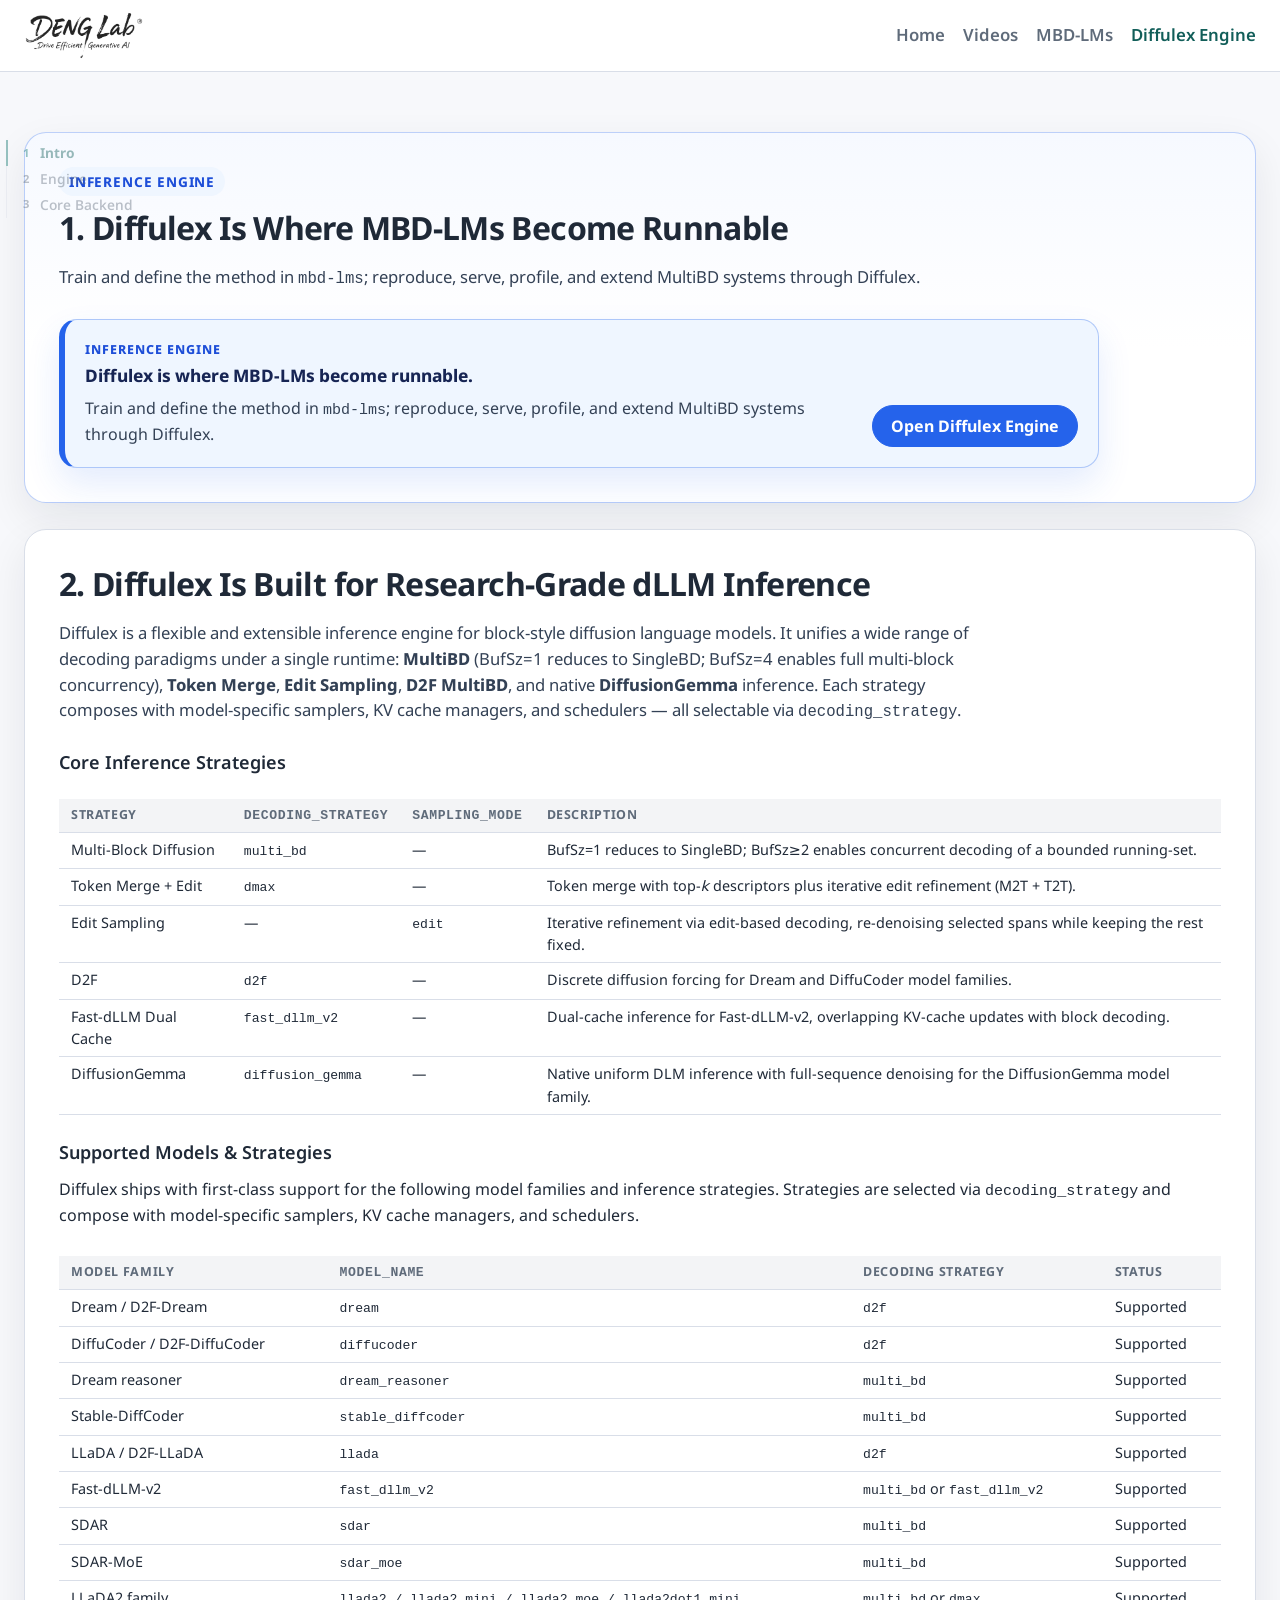
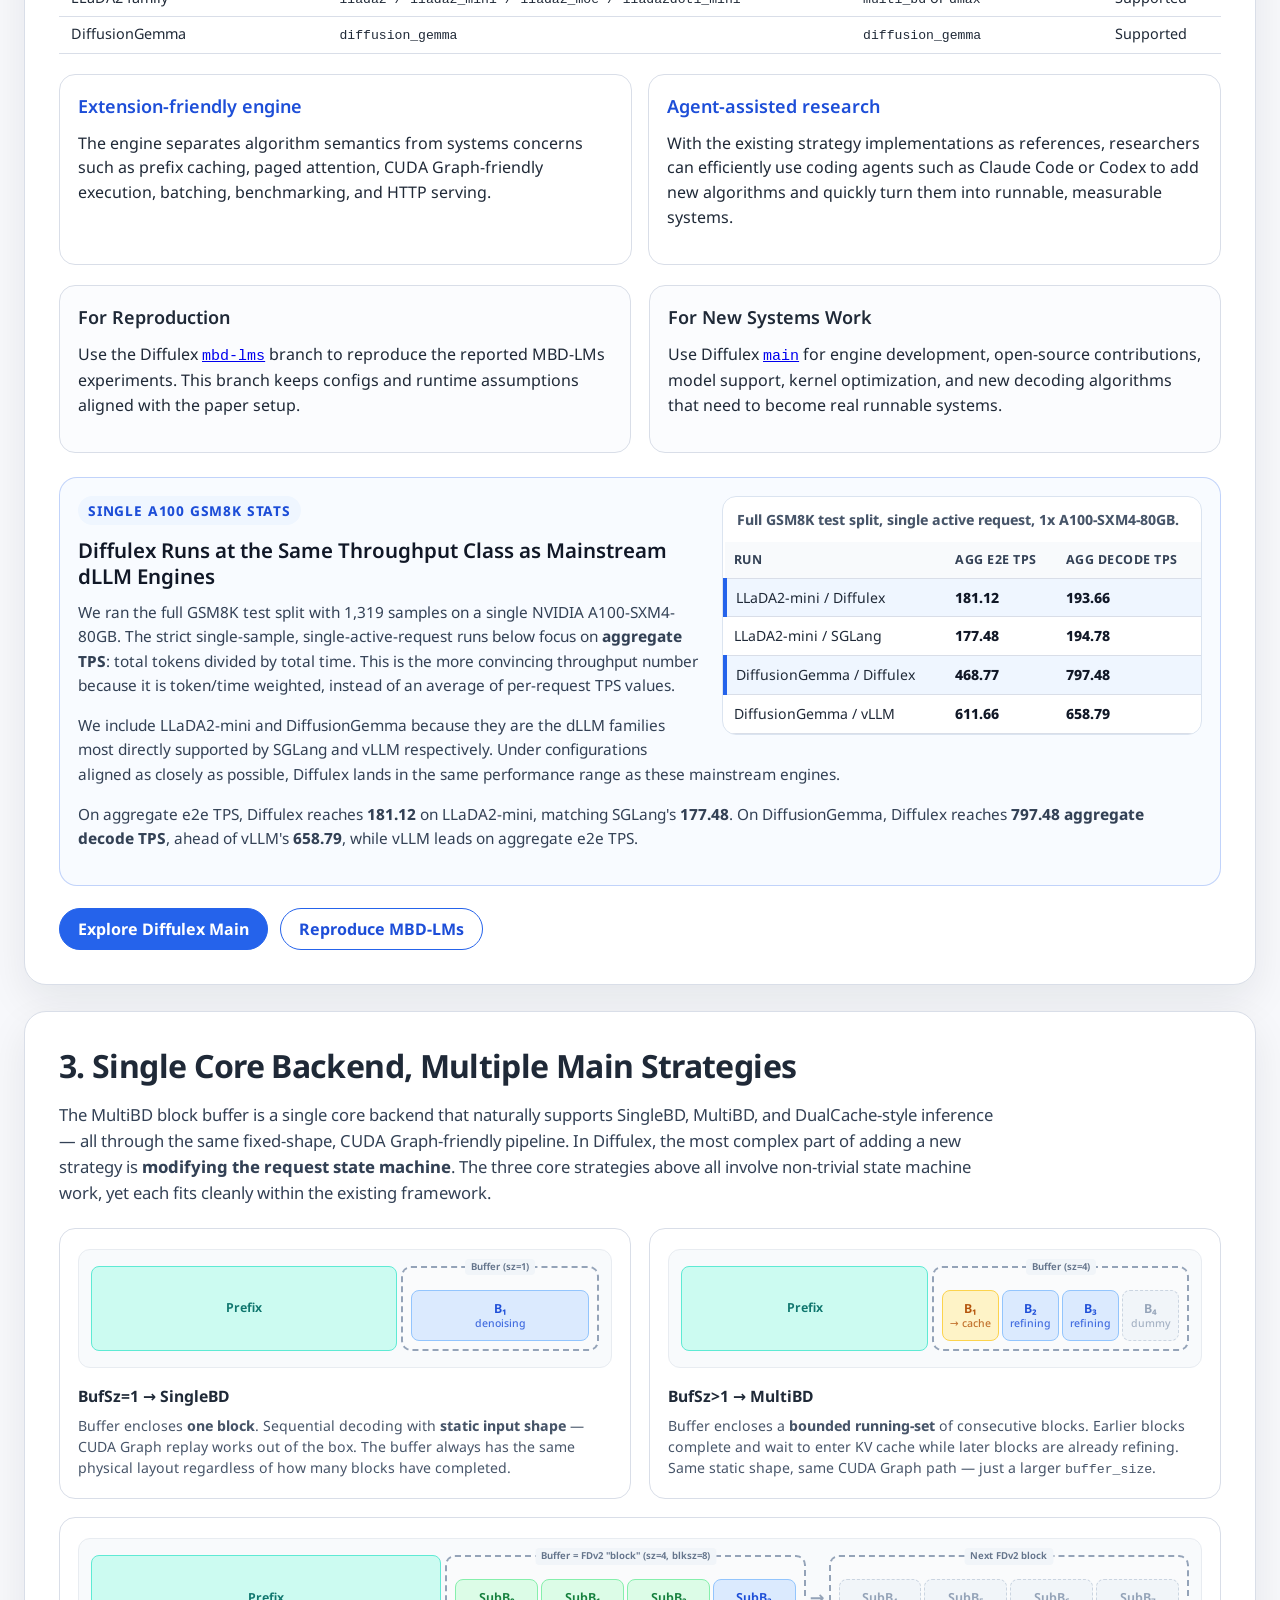
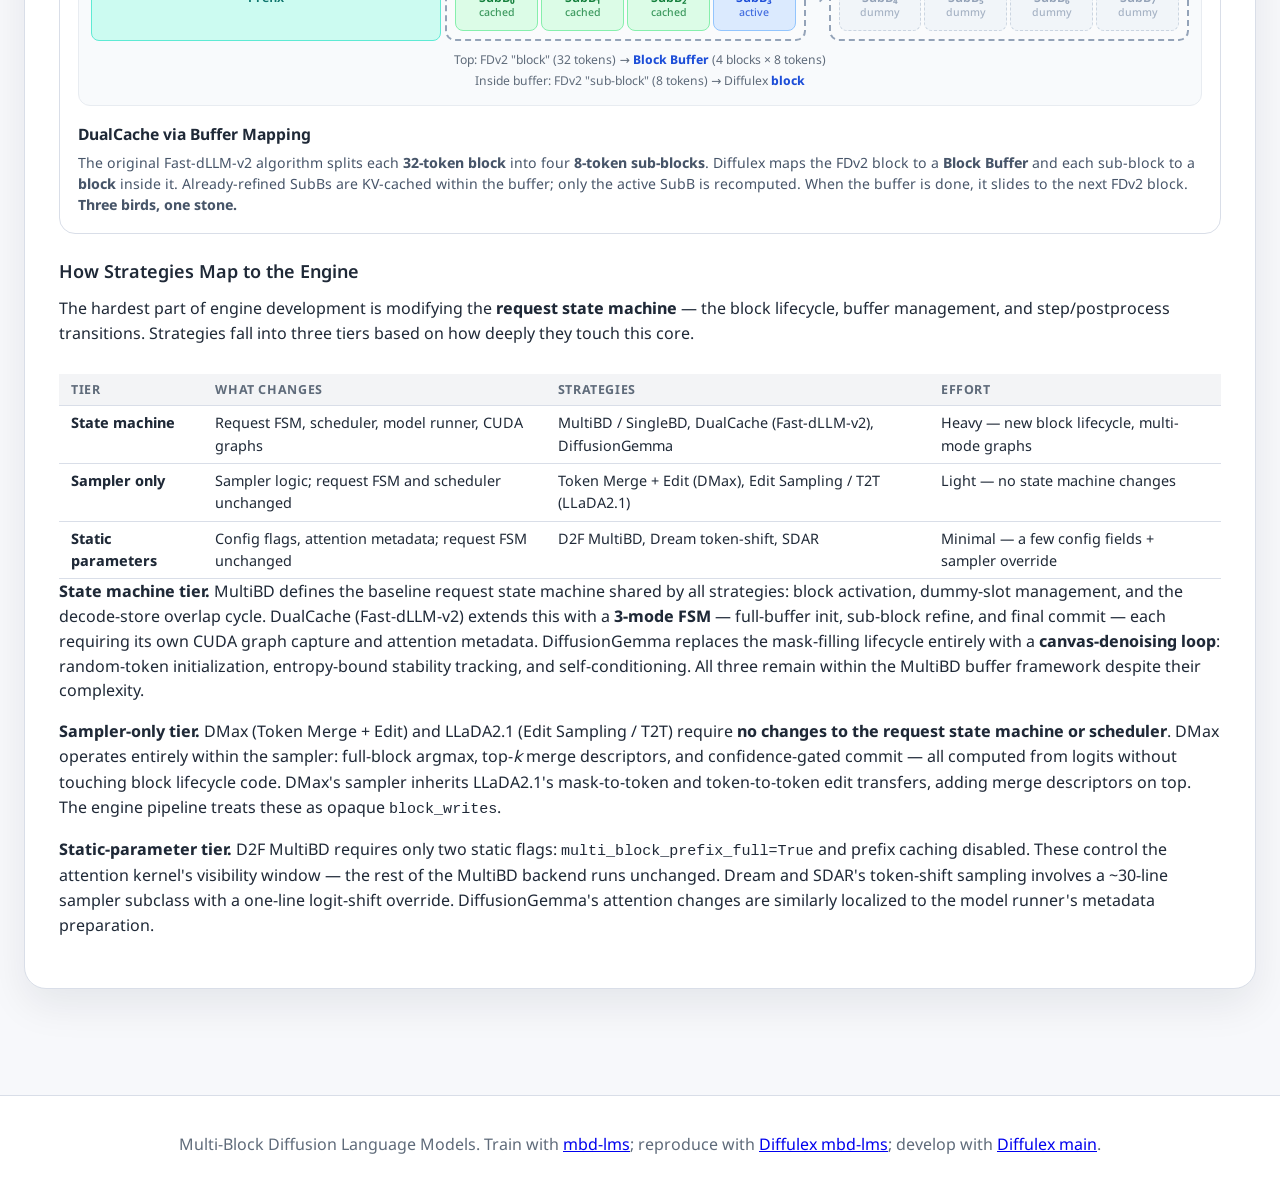
==== commit dfded3b7: "Add side TOC, strategy diagrams, and refine project pages Add numbered sections with IntersectionObs" ====
--- a/docs/diffulex.html
+++ b/docs/diffulex.html
@@ -15,7 +15,7 @@
     <ol>
       <li><a href="#intro"><span class="toc-num">1</span> Intro</a></li>
       <li><a href="#engine"><span class="toc-num">2</span> Engine</a></li>
-      <li><a href="#connection"><span class="toc-num">3</span> Connection</a></li>
+      <li><a href="#backend"><span class="toc-num">3</span> Core Backend</a></li>
     </ol>
   </nav>
   <nav class="nav" aria-label="Site navigation">
@@ -52,12 +52,58 @@
 
     <section id="engine">
       <h2>2. Diffulex Is Built for Research-Grade dLLM Inference</h2>
-      <p class="engine-lede">Diffulex is a flexible and extensible inference engine for block-style diffusion language models. The MBD-LMs paradigm provides a broad reference frame for implementing and comparing dLLM inference mechanisms, from SingleBD and MultiBD to future DualCache-style cache designs, TokenMerge decoding, Edit refinement, and Uniform DLM paths such as DiffusionGemma.</p>
+      <p class="engine-lede">Diffulex is a flexible and extensible inference engine for block-style diffusion language models. It unifies a wide range of decoding paradigms under a single runtime: <strong>MultiBD</strong> (BufSz=1 reduces to SingleBD; BufSz=4 enables full multi-block concurrency), <strong>Token Merge</strong>, <strong>Edit Sampling</strong>, <strong>D2F MultiBD</strong>, and native <strong>DiffusionGemma</strong> inference. Each strategy composes with model-specific samplers, KV cache managers, and schedulers — all selectable via <code>decoding_strategy</code>.</p>
+
+      <h3>Core Inference Strategies</h3>
+      <div class="table-wrap">
+        <table class="model-table">
+          <thead>
+            <tr>
+              <th scope="col">Strategy</th>
+              <th scope="col"><code>decoding_strategy</code></th>
+              <th scope="col"><code>sampling_mode</code></th>
+              <th scope="col">Description</th>
+            </tr>
+          </thead>
+          <tbody>
+            <tr><td>Multi-Block Diffusion</td><td><code>multi_bd</code></td><td>&mdash;</td><td>BufSz=1 reduces to SingleBD; BufSz&ge;2 enables concurrent decoding of a bounded running-set.</td></tr>
+            <tr><td>Token Merge + Edit</td><td><code>dmax</code></td><td>&mdash;</td><td>Token merge with top-<em>k</em> descriptors plus iterative edit refinement (M2T + T2T).</td></tr>
+            <tr><td>Edit Sampling</td><td>&mdash;</td><td><code>edit</code></td><td>Iterative refinement via edit-based decoding, re-denoising selected spans while keeping the rest fixed.</td></tr>
+            <tr><td>D2F</td><td><code>d2f</code></td><td>&mdash;</td><td>Discrete diffusion forcing for Dream and DiffuCoder model families.</td></tr>
+            <tr><td>Fast-dLLM Dual Cache</td><td><code>fast_dllm_v2</code></td><td>&mdash;</td><td>Dual-cache inference for Fast-dLLM-v2, overlapping KV-cache updates with block decoding.</td></tr>
+            <tr><td>DiffusionGemma</td><td><code>diffusion_gemma</code></td><td>&mdash;</td><td>Native uniform DLM inference with full-sequence denoising for the DiffusionGemma model family.</td></tr>
+          </tbody>
+        </table>
+      </div>
+
+      <h3>Supported Models &amp; Strategies</h3>
+      <p>Diffulex ships with first-class support for the following model families and inference strategies. Strategies are selected via <code>decoding_strategy</code> and compose with model-specific samplers, KV cache managers, and schedulers.</p>
+      <div class="table-wrap">
+        <table class="model-table">
+          <thead>
+            <tr>
+              <th scope="col">Model family</th>
+              <th scope="col"><code>model_name</code></th>
+              <th scope="col">Decoding Strategy</th>
+              <th scope="col">Status</th>
+            </tr>
+          </thead>
+          <tbody>
+            <tr><td>Dream / D2F-Dream</td><td><code>dream</code></td><td><code>d2f</code></td><td>Supported</td></tr>
+            <tr><td>DiffuCoder / D2F-DiffuCoder</td><td><code>diffucoder</code></td><td><code>d2f</code></td><td>Supported</td></tr>
+            <tr><td>Dream reasoner</td><td><code>dream_reasoner</code></td><td><code>multi_bd</code></td><td>Supported</td></tr>
+            <tr><td>Stable-DiffCoder</td><td><code>stable_diffcoder</code></td><td><code>multi_bd</code></td><td>Supported</td></tr>
+            <tr><td>LLaDA / D2F-LLaDA</td><td><code>llada</code></td><td><code>d2f</code></td><td>Supported</td></tr>
+            <tr><td>Fast-dLLM-v2</td><td><code>fast_dllm_v2</code></td><td><code>multi_bd</code> or <code>fast_dllm_v2</code></td><td>Supported</td></tr>
+            <tr><td>SDAR</td><td><code>sdar</code></td><td><code>multi_bd</code></td><td>Supported</td></tr>
+            <tr><td>SDAR-MoE</td><td><code>sdar_moe</code></td><td><code>multi_bd</code></td><td>Supported</td></tr>
+            <tr><td>LLaDA2 family</td><td><code>llada2 / llada2_mini / llada2_moe / llada2dot1_mini</code></td><td><code>multi_bd</code> or <code>dmax</code></td><td>Supported</td></tr>
+            <tr><td>DiffusionGemma</td><td><code>diffusion_gemma</code></td><td><code>diffusion_gemma</code></td><td>Supported</td></tr>
+          </tbody>
+        </table>
+      </div>
+
       <div class="grid engine-grid">
-        <div class="card engine-card">
-          <h3>Paradigm coverage</h3>
-          <p>SingleBD, MultiBD, DualCache-style cache behavior, TokenMerge, Edit decoding, and Uniform DLM runtimes can be expressed through strategy-specific request state, schedulers, KV cache managers, model runners, and samplers.</p>
-        </div>
         <div class="card engine-card">
           <h3>Extension-friendly engine</h3>
           <p>The engine separates algorithm semantics from systems concerns such as prefix caching, paged attention, CUDA Graph-friendly execution, batching, benchmarking, and HTTP serving.</p>
@@ -126,14 +172,116 @@
       </div>
     </section>
 
-    <section id="connection">
-      <h2>3. How It Fits Together</h2>
-      <p><strong>mbd-lms</strong> (the training repo) defines MultiTF and produces MBD-LM checkpoints. <strong>Diffulex</strong> (this engine) loads those checkpoints and executes them with MultiBD, Block Buffer, prefix caching, and CUDA Graph support. The two repositories are separate because the method definition and the runtime system have different audiences and development cadences.</p>
-      <div class="engine-actions">
-        <a class="button" href="https://github.com/SJTU-DENG-Lab/mbd-lms">Training Repo (mbd-lms)</a>
-        <a class="button engine" href="https://github.com/SJTU-DENG-Lab/Diffulex/tree/main">Engine Repo (Diffulex)</a>
-      </div>
+    <section id="backend">
+      <h2>3. Single Core Backend, Multiple Main Strategies</h2>
+      <p class="section-lede">The MultiBD block buffer is a single core backend that naturally supports SingleBD, MultiBD, and DualCache-style inference — all through the same fixed-shape, CUDA Graph-friendly pipeline. In Diffulex, the most complex part of adding a new strategy is <strong>modifying the request state machine</strong>. The three core strategies above all involve non-trivial state machine work, yet each fits cleanly within the existing framework.</p>
+
+      <div class="backend-diagrams">
+
+        <div class="backend-card">
+          <div class="backend-diagram">
+            <div class="bd-row">
+              <span class="bd-box bd-prefix">Prefix</span>
+              <span class="bd-buffer bd-buf-1">
+                <span class="bd-buffer-label">Buffer (sz=1)</span>
+                <span class="bd-box bd-active">B₁<br><small>denoising</small></span>
+              </span>
+            </div>
+          </div>
+          <h4>BufSz=1 → SingleBD</h4>
+          <p>Buffer encloses <strong>one block</strong>. Sequential decoding with <strong>static input shape</strong> — CUDA Graph replay works out of the box. The buffer always has the same physical layout regardless of how many blocks have completed.</p>
+        </div>
+
+        <div class="backend-card">
+          <div class="backend-diagram">
+            <div class="bd-row">
+              <span class="bd-box bd-prefix">Prefix</span>
+              <span class="bd-buffer bd-buf-4">
+                <span class="bd-buffer-label">Buffer (sz=4)</span>
+                <span class="bd-box bd-tocache">B₁<br><small>→ cache</small></span>
+                <span class="bd-box bd-active">B₂<br><small>refining</small></span>
+                <span class="bd-box bd-active">B₃<br><small>refining</small></span>
+                <span class="bd-box bd-dummy">B₄<br><small>dummy</small></span>
+              </span>
+            </div>
+          </div>
+          <h4>BufSz&gt;1 → MultiBD</h4>
+          <p>Buffer encloses a <strong>bounded running-set</strong> of consecutive blocks. Earlier blocks complete and wait to enter KV cache while later blocks are already refining. Same static shape, same CUDA Graph path — just a larger <code>buffer_size</code>.</p>
+        </div>
+
+        <div class="backend-card backend-card-wide">
+          <div class="backend-diagram">
+            <div class="bd-row">
+              <span class="bd-box bd-prefix">Prefix</span>
+              <span class="bd-buffer bd-buf-4">
+                <span class="bd-buffer-label">Buffer = FDv2 "block" (sz=4, blksz=8)</span>
+                <span class="bd-box bd-cached">SubB₀<br><small>cached</small></span>
+                <span class="bd-box bd-cached">SubB₁<br><small>cached</small></span>
+                <span class="bd-box bd-cached">SubB₂<br><small>cached</small></span>
+                <span class="bd-box bd-active">SubB₃<br><small>active</small></span>
+              </span>
+              <span class="bd-arrow">→</span>
+              <span class="bd-buffer bd-buf-4">
+                <span class="bd-buffer-label">Next FDv2 block</span>
+                <span class="bd-box bd-dummy">SubB₄<br><small>dummy</small></span>
+                <span class="bd-box bd-dummy">SubB₅<br><small>dummy</small></span>
+                <span class="bd-box bd-dummy">SubB₆<br><small>dummy</small></span>
+                <span class="bd-box bd-dummy">SubB₇<br><small>dummy</small></span>
+              </span>
+            </div>
+            <div class="bd-mapping">
+              <span>Top: FDv2 "block" (32 tokens) → <strong>Block Buffer</strong> (4 blocks × 8 tokens)</span>
+              <span>Inside buffer: FDv2 "sub-block" (8 tokens) → Diffulex <strong>block</strong></span>
+            </div>
+          </div>
+          <h4>DualCache via Buffer Mapping</h4>
+          <p>The original Fast-dLLM-v2 algorithm splits each <strong>32-token block</strong> into four <strong>8-token sub-blocks</strong>. Diffulex maps the FDv2 block to a <strong>Block Buffer</strong> and each sub-block to a <strong>block</strong> inside it. Already-refined SubBs are KV-cached within the buffer; only the active SubB is recomputed. When the buffer is done, it slides to the next FDv2 block. <strong>Three birds, one stone.</strong></p>
+        </div>
+
+      </div>
+
+      <h3>How Strategies Map to the Engine</h3>
+      <p>The hardest part of engine development is modifying the <strong>request state machine</strong> — the block lifecycle, buffer management, and step/postprocess transitions. Strategies fall into three tiers based on how deeply they touch this core.</p>
+      <div class="table-wrap">
+        <table class="model-table">
+          <thead>
+            <tr>
+              <th scope="col">Tier</th>
+              <th scope="col">What changes</th>
+              <th scope="col">Strategies</th>
+              <th scope="col">Effort</th>
+            </tr>
+          </thead>
+          <tbody>
+            <tr>
+              <td><strong>State machine</strong></td>
+              <td>Request FSM, scheduler, model runner, CUDA graphs</td>
+              <td>MultiBD / SingleBD, DualCache (Fast-dLLM-v2), DiffusionGemma</td>
+              <td>Heavy — new block lifecycle, multi-mode graphs</td>
+            </tr>
+            <tr>
+              <td><strong>Sampler only</strong></td>
+              <td>Sampler logic; request FSM and scheduler unchanged</td>
+              <td>Token Merge + Edit (DMax), Edit Sampling / T2T (LLaDA2.1)</td>
+              <td>Light — no state machine changes</td>
+            </tr>
+            <tr>
+              <td><strong>Static parameters</strong></td>
+              <td>Config flags, attention metadata; request FSM unchanged</td>
+              <td>D2F MultiBD, Dream token-shift, SDAR</td>
+              <td>Minimal — a few config fields + sampler override</td>
+            </tr>
+          </tbody>
+        </table>
+      </div>
+
+      <p><strong>State machine tier.</strong> MultiBD defines the baseline request state machine shared by all strategies: block activation, dummy-slot management, and the decode-store overlap cycle. DualCache (Fast-dLLM-v2) extends this with a <strong>3-mode FSM</strong> — full-buffer init, sub-block refine, and final commit — each requiring its own CUDA graph capture and attention metadata. DiffusionGemma replaces the mask-filling lifecycle entirely with a <strong>canvas-denoising loop</strong>: random-token initialization, entropy-bound stability tracking, and self-conditioning. All three remain within the MultiBD buffer framework despite their complexity.</p>
+
+      <p><strong>Sampler-only tier.</strong> DMax (Token Merge + Edit) and LLaDA2.1 (Edit Sampling / T2T) require <strong>no changes to the request state machine or scheduler</strong>. DMax operates entirely within the sampler: full-block argmax, top-<em>k</em> merge descriptors, and confidence-gated commit — all computed from logits without touching block lifecycle code. DMax's sampler inherits LLaDA2.1's mask-to-token and token-to-token edit transfers, adding merge descriptors on top. The engine pipeline treats these as opaque <code>block_writes</code>.</p>
+
+      <p><strong>Static-parameter tier.</strong> D2F MultiBD requires only two static flags: <code>multi_block_prefix_full=True</code> and prefix caching disabled. These control the attention kernel's visibility window — the rest of the MultiBD backend runs unchanged. Dream and SDAR's token-shift sampling involves a ~30-line sampler subclass with a one-line logit-shift override. DiffusionGemma's attention changes are similarly localized to the model runner's metadata preparation.</p>
     </section>
+
   </main>
 
   <footer>
@@ -145,16 +293,42 @@
     (() => {
       const tocLinks = document.querySelectorAll(".side-toc a");
       const sections = [...tocLinks].map((a) => document.querySelector(a.getAttribute("href")));
+      let activeId = null;
 
       const observer = new IntersectionObserver(
         (entries) => {
+          let topmost = null;
+          let topmostY = Infinity;
           entries.forEach((entry) => {
-            const id = entry.target.getAttribute("id");
-            const link = document.querySelector(`.side-toc a[href="#${id}"]`);
-            if (link) link.classList.toggle("is-visible", entry.isIntersecting);
+            if (entry.isIntersecting && entry.boundingClientRect.top < topmostY) {
+              topmostY = entry.boundingClientRect.top;
+              topmost = entry.target;
+            }
           });
+          if (!topmost) {
+            let best = null, bestY = -Infinity;
+            entries.forEach((entry) => {
+              if (entry.boundingClientRect.bottom <= entry.rootBounds.top && entry.boundingClientRect.bottom > bestY) {
+                bestY = entry.boundingClientRect.bottom;
+                best = entry.target;
+              }
+            });
+            topmost = best;
+          }
+          if (topmost) {
+            const id = topmost.getAttribute("id");
+            if (id !== activeId) {
+              activeId = id;
+              tocLinks.forEach((a) => a.classList.remove("is-visible"));
+              const link = document.querySelector(`.side-toc a[href="#${id}"]`);
+              if (link) {
+                link.classList.add("is-visible");
+                link.scrollIntoView({ block: "nearest", behavior: "smooth" });
+              }
+            }
+          }
         },
-        { rootMargin: "-20% 0px -70% 0px", threshold: 0 }
+        { rootMargin: "-10% 0px -60% 0px", threshold: 0 }
       );
 
       sections.forEach((s) => s && observer.observe(s));
--- a/docs/style.css
+++ b/docs/style.css
@@ -959,6 +959,7 @@
 
 .engine-grid {
   margin: 20px 0 8px;
+  grid-template-columns: repeat(2, minmax(0, 1fr));
 }
 
 .engine-card {
@@ -1840,6 +1841,172 @@
   }
 }
 
+.model-table {
+  min-width: 620px;
+  font-size: 0.9rem;
+}
+.model-table th,
+.model-table td {
+  padding: 6px 12px;
+  text-align: left;
+  vertical-align: top;
+  border-bottom: 1px solid var(--line);
+}
+.model-table thead th {
+  font-size: 0.78rem;
+  font-weight: 700;
+  text-transform: uppercase;
+  letter-spacing: 0.05em;
+  color: var(--muted);
+  background: var(--code);
+}
+.model-table code {
+  font-size: 0.82rem;
+  white-space: nowrap;
+}
+
+/* Unified backend diagrams */
+.backend-diagrams {
+  display: grid;
+  grid-template-columns: repeat(2, minmax(0, 1fr));
+  gap: 18px;
+  margin-top: 22px;
+}
+.backend-card-wide {
+  grid-column: 1 / -1;
+}
+.backend-card {
+  border: 1px solid var(--line);
+  border-radius: 16px;
+  padding: 20px 18px 18px;
+  background: white;
+}
+.backend-card h4 {
+  margin: 16px 0 6px;
+  font-size: 0.98rem;
+  font-weight: 700;
+}
+.backend-card p {
+  margin: 0;
+  font-size: 0.88rem;
+  color: #475569;
+  line-height: 1.5;
+}
+.backend-diagram {
+  padding: 16px 12px;
+  border-radius: 12px;
+  background: #f8fafc;
+  border: 1px solid #e8ecf1;
+}
+.bd-row {
+  display: flex;
+  gap: 4px;
+  align-items: stretch;
+}
+.bd-row-wide {
+  gap: 6px;
+}
+.bd-buffer {
+  display: flex;
+  gap: 3px;
+  align-items: stretch;
+  padding: 22px 8px 8px;
+  border: 2px dashed #94a3b8;
+  border-radius: 10px;
+  position: relative;
+  background: #fafbfc;
+}
+.bd-buf-1 {
+  flex: 0.6;
+}
+.bd-buf-4 {
+  flex: 1;
+}
+.bd-buffer-label {
+  position: absolute;
+  top: -9px;
+  left: 50%;
+  transform: translateX(-50%);
+  background: #f1f5f9;
+  color: #64748b;
+  font-size: 0.6rem;
+  font-weight: 650;
+  padding: 1px 6px;
+  border-radius: 4px;
+  white-space: nowrap;
+}
+.bd-arrow {
+  display: flex;
+  align-items: center;
+  color: #94a3b8;
+  font-size: 1.1rem;
+  font-weight: 700;
+  flex-shrink: 0;
+}
+.bd-box {
+  flex: 1;
+  display: flex;
+  flex-direction: column;
+  align-items: center;
+  justify-content: center;
+  padding: 10px 4px;
+  border-radius: 8px;
+  font-size: 0.78rem;
+  font-weight: 650;
+  text-align: center;
+  line-height: 1.3;
+  min-height: 48px;
+}
+.bd-box small {
+  font-size: 0.66rem;
+  font-weight: 500;
+  opacity: 0.8;
+}
+.bd-prefix {
+  background: #ccfbf1;
+  color: #0f766e;
+  border: 1.5px solid #5eead4;
+}
+.bd-active {
+  background: #dbeafe;
+  color: #1d4ed8;
+  border: 1.5px solid #93c5fd;
+}
+.bd-dummy {
+  background: #f1f5f9;
+  color: #94a3b8;
+  border: 1.5px dashed #cbd5e1;
+}
+.bd-tocache {
+  background: #fef3c7;
+  color: #b45309;
+  border: 1.5px solid #fcd34d;
+}
+.bd-cached {
+  background: #dcfce7;
+  color: #15803d;
+  border: 1.5px solid #86efac;
+}
+.bd-mapping {
+  display: flex;
+  flex-direction: column;
+  gap: 4px;
+  margin-top: 10px;
+  font-size: 0.76rem;
+  color: var(--muted);
+  text-align: center;
+  line-height: 1.4;
+}
+.bd-mapping strong {
+  color: #1d4ed8;
+}
+
+@media (max-width: 800px) {
+  .backend-diagrams {
+    grid-template-columns: 1fr;
+  }
+}
+
 @media (min-width: 900px) {
   h1 {
     white-space: nowrap;
